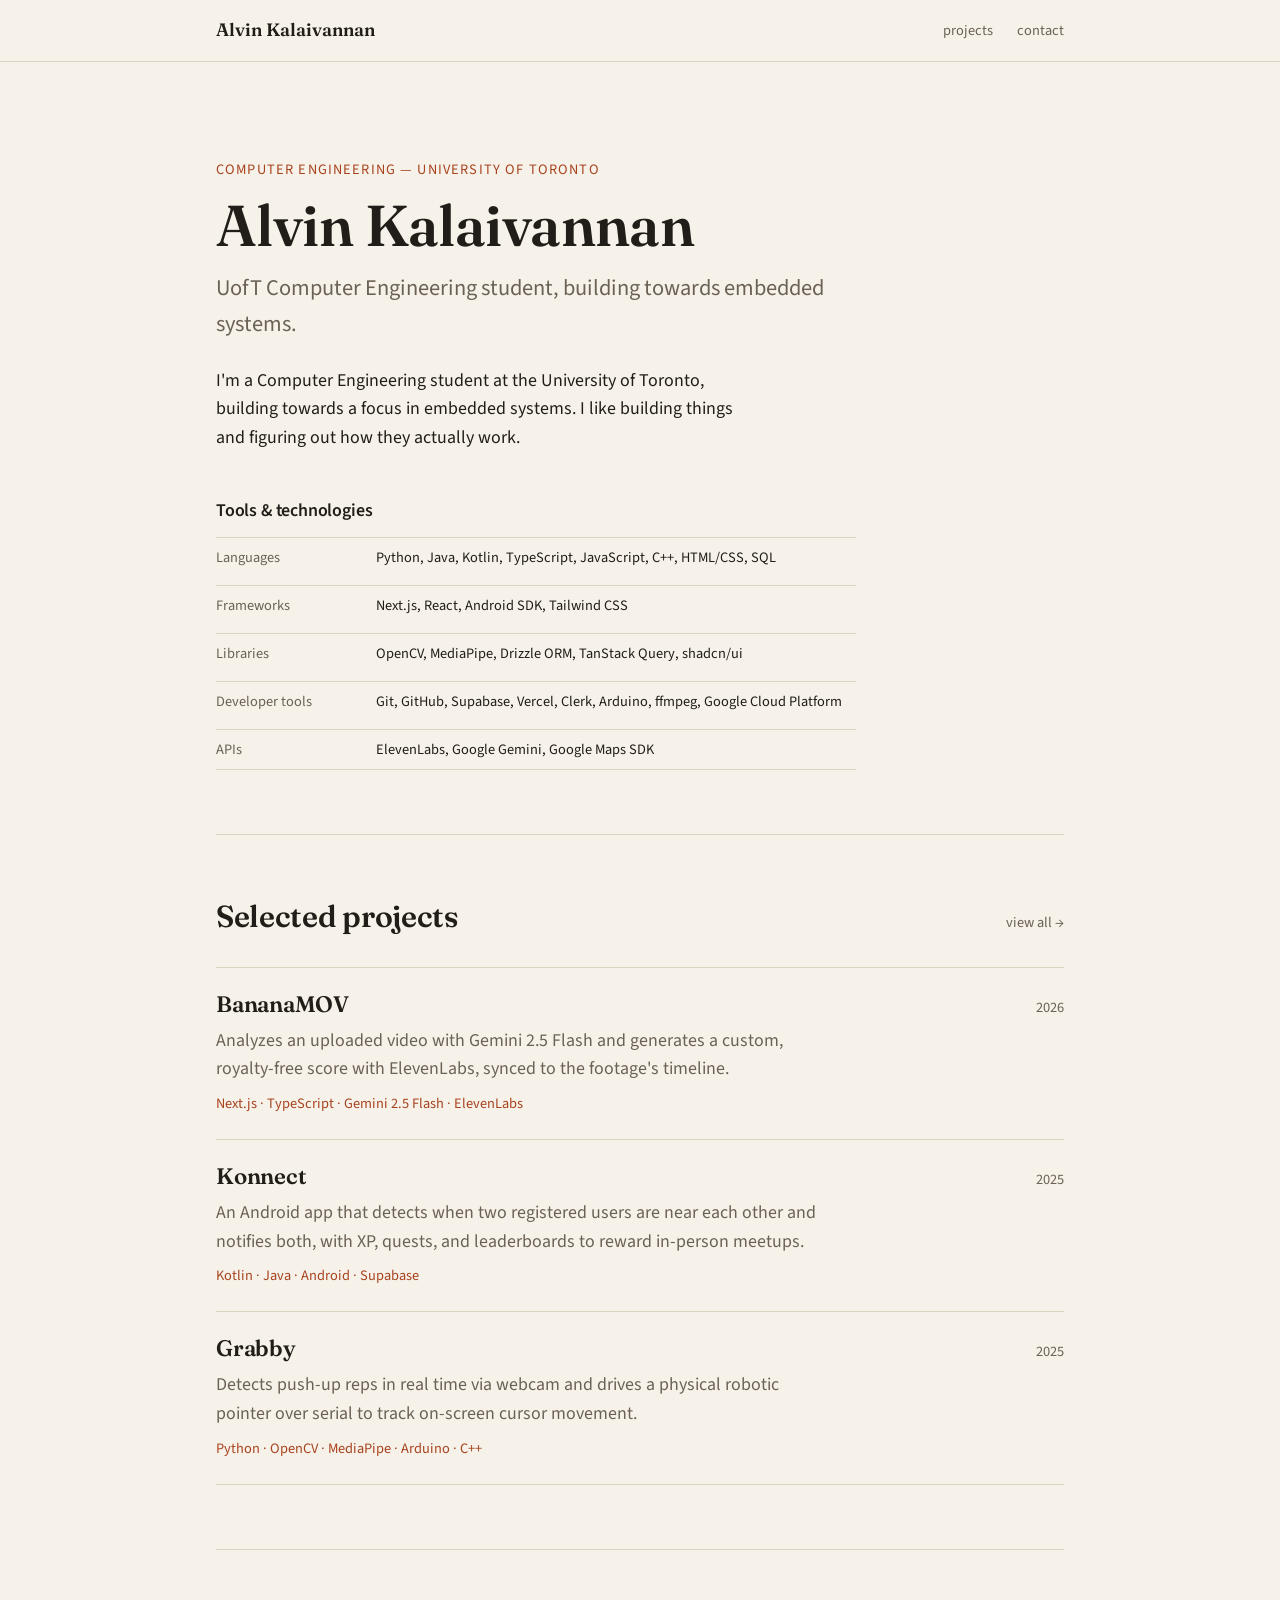
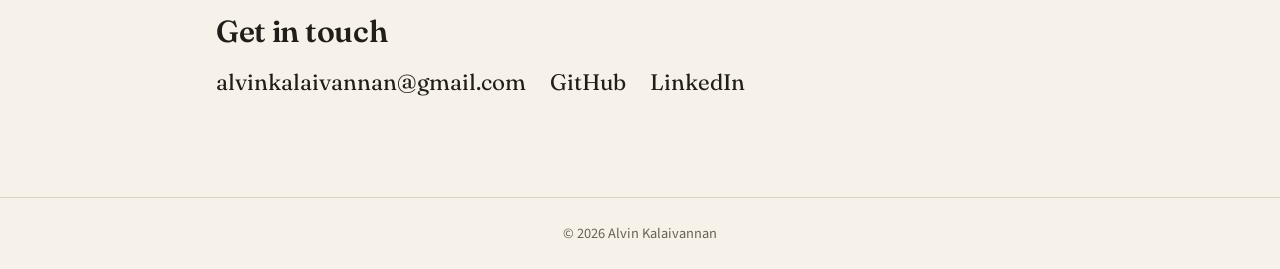
==== index.html @ 7ce692af "Initial site: about, projects, contact" ====
<!DOCTYPE html>
<html lang="en">
<head>
  <meta charset="UTF-8">
  <meta name="viewport" content="width=device-width, initial-scale=1.0">
  <title>Alvin Kalaivannan</title>
  <meta name="description" content="Computer Engineering student at the University of Toronto, building towards embedded systems. Selected projects and contact info.">

  <meta property="og:title" content="Alvin Kalaivannan">
  <meta property="og:description" content="Computer Engineering student at the University of Toronto, building towards embedded systems.">
  <meta property="og:type" content="website">
  <meta property="og:url" content="https://REPLACE_WITH_DOMAIN/">

  <link rel="icon" type="image/svg+xml" href="/assets/img/favicon/favicon.svg">

  <link rel="preconnect" href="https://fonts.googleapis.com">
  <link rel="preconnect" href="https://fonts.gstatic.com" crossorigin>
  <link rel="stylesheet" href="https://fonts.googleapis.com/css2?family=Fraunces:opsz,wght@9..144,400;9..144,500;9..144,600;9..144,700&family=Source+Sans+3:wght@400;500;600;700&display=swap">

  <link rel="stylesheet" href="/assets/css/styles.css">
</head>
<body>
  <a class="skip-link" href="#main">skip to content</a>

  <header class="site-header">
    <nav class="site-nav">
      <a href="/" class="wordmark">Alvin Kalaivannan</a>
      <button class="nav-toggle" aria-label="toggle navigation" aria-expanded="false" aria-controls="nav-links">
        <span></span><span></span><span></span>
      </button>
      <div class="nav-links" id="nav-links">
        <a href="/projects.html">projects</a>
        <a href="#contact">contact</a>
      </div>
    </nav>
  </header>

  <main id="main">
    <section id="about" class="hero">
      <p class="eyebrow">Computer Engineering &mdash; University of Toronto</p>
      <h1>Alvin Kalaivannan</h1>
      <p class="tagline">UofT Computer Engineering student, building towards embedded systems.</p>
      <p class="bio">
        I'm a Computer Engineering student at the University of Toronto, building towards a
        focus in embedded systems. I like building things and figuring out how they actually work.
      </p>

      <div class="skills">
        <h2>Tools &amp; technologies</h2>
        <dl class="skills-list">
          <div class="skills-row">
            <dt>Languages</dt>
            <dd>Python, Java, Kotlin, TypeScript, JavaScript, C++, HTML/CSS, SQL</dd>
          </div>
          <div class="skills-row">
            <dt>Frameworks</dt>
            <dd>Next.js, React, Android SDK, Tailwind CSS</dd>
          </div>
          <div class="skills-row">
            <dt>Libraries</dt>
            <dd>OpenCV, MediaPipe, Drizzle ORM, TanStack Query, shadcn/ui</dd>
          </div>
          <div class="skills-row">
            <dt>Developer tools</dt>
            <dd>Git, GitHub, Supabase, Vercel, Clerk, Arduino, ffmpeg, Google Cloud Platform</dd>
          </div>
          <div class="skills-row">
            <dt>APIs</dt>
            <dd>ElevenLabs, Google Gemini, Google Maps SDK</dd>
          </div>
        </dl>
      </div>
    </section>

    <section id="featured-projects" class="featured-projects">
      <div class="section-heading">
        <h2>Selected projects</h2>
        <a href="/projects.html" class="view-all">view all &rarr;</a>
      </div>

      <ul class="project-teaser-list">
        <li class="project-teaser">
          <div class="project-teaser-head">
            <h3>BananaMOV</h3>
            <span class="project-year">2026</span>
          </div>
          <p>Analyzes an uploaded video with Gemini 2.5 Flash and generates a custom, royalty-free score with ElevenLabs, synced to the footage's timeline.</p>
          <p class="project-tags">Next.js &middot; TypeScript &middot; Gemini 2.5 Flash &middot; ElevenLabs</p>
        </li>
        <li class="project-teaser">
          <div class="project-teaser-head">
            <h3>Konnect</h3>
            <span class="project-year">2025</span>
          </div>
          <p>An Android app that detects when two registered users are near each other and notifies both, with XP, quests, and leaderboards to reward in-person meetups.</p>
          <p class="project-tags">Kotlin &middot; Java &middot; Android &middot; Supabase</p>
        </li>
        <li class="project-teaser">
          <div class="project-teaser-head">
            <h3>Grabby</h3>
            <span class="project-year">2025</span>
          </div>
          <p>Detects push-up reps in real time via webcam and drives a physical robotic pointer over serial to track on-screen cursor movement.</p>
          <p class="project-tags">Python &middot; OpenCV &middot; MediaPipe &middot; Arduino &middot; C++</p>
        </li>
      </ul>
    </section>

    <section id="contact" class="contact">
      <h2>Get in touch</h2>
      <ul class="contact-list">
        <li><a href="mailto:alvinkalaivannan@gmail.com">alvinkalaivannan@gmail.com</a></li>
        <li><a href="https://github.com/AlvinKalaivannan" target="_blank" rel="noopener">GitHub</a></li>
        <li><a href="https://www.linkedin.com/in/alvinkalaivannan/" target="_blank" rel="noopener">LinkedIn</a></li>
      </ul>
    </section>
  </main>

  <footer class="site-footer">
    <p>&copy; <span id="year"></span> Alvin Kalaivannan</p>
  </footer>

  <script src="/assets/js/main.js" defer></script>
</body>
</html>
---- assets/css/styles.css ----
/* ---------------------------------------------------------
   Design tokens
--------------------------------------------------------- */
:root {
  /* color — warm neutral paper palette, single rust accent */
  --color-bg: #f6f2ea;
  --color-bg-raised: #efe9dd;
  --color-ink: #211d18;
  --color-ink-muted: #6b6154;
  --color-border: #dcd3c2;
  --color-accent: #a8431f;
  --color-accent-ink: #f6f2ea;

  /* type */
  --font-display: 'Fraunces', Georgia, 'Times New Roman', serif;
  --font-body: 'Source Sans 3', -apple-system, BlinkMacSystemFont, 'Segoe UI', sans-serif;

  --step--1: clamp(0.83rem, 0.8rem + 0.15vw, 0.9rem);
  --step-0: clamp(1rem, 0.96rem + 0.2vw, 1.125rem);
  --step-1: clamp(1.2rem, 1.12rem + 0.4vw, 1.4rem);
  --step-2: clamp(1.5rem, 1.35rem + 0.75vw, 1.9rem);
  --step-3: clamp(1.9rem, 1.6rem + 1.4vw, 2.6rem);
  --step-4: clamp(2.4rem, 1.9rem + 2.4vw, 3.6rem);

  /* spacing scale (4px base) */
  --space-1: 0.25rem;
  --space-2: 0.5rem;
  --space-3: 0.75rem;
  --space-4: 1rem;
  --space-6: 1.5rem;
  --space-8: 2rem;
  --space-12: 3rem;
  --space-16: 4rem;
  --space-24: 6rem;

  --radius: 3px;
  --content-width: 40rem;
  --page-width: 56rem;
}

@media (prefers-color-scheme: dark) {
  :root {
    --color-bg: #18150f;
    --color-bg-raised: #201b14;
    --color-ink: #ece5d6;
    --color-ink-muted: #a89d8a;
    --color-border: #3a3226;
    --color-accent: #e08a5c;
    --color-accent-ink: #18150f;
  }
}

/* ---------------------------------------------------------
   Reset
--------------------------------------------------------- */
*, *::before, *::after { box-sizing: border-box; }
html { -webkit-text-size-adjust: 100%; }
body, h1, h2, h3, p, dl, dd, ul, figure { margin: 0; }
ul { list-style: none; padding: 0; }
img { max-width: 100%; display: block; }
a { color: inherit; }

@media (prefers-reduced-motion: reduce) {
  *, *::before, *::after {
    animation-duration: 0.01ms !important;
    transition-duration: 0.01ms !important;
    scroll-behavior: auto !important;
  }
}

/* ---------------------------------------------------------
   Base
--------------------------------------------------------- */
html {
  scroll-behavior: smooth;
}

body {
  background: var(--color-bg);
  color: var(--color-ink);
  font-family: var(--font-body);
  font-size: var(--step-0);
  line-height: 1.6;
  -webkit-font-smoothing: antialiased;
}

h1, h2, h3 {
  font-family: var(--font-display);
  font-weight: 600;
  line-height: 1.15;
  letter-spacing: -0.01em;
}

h1 { font-size: var(--step-4); }
h2 { font-size: var(--step-2); }
h3 { font-size: var(--step-1); }

a {
  text-decoration: none;
}

a:focus-visible,
button:focus-visible {
  outline: 2px solid var(--color-accent);
  outline-offset: 3px;
}

.skip-link {
  position: absolute;
  left: -999px;
  top: 0;
  background: var(--color-accent);
  color: var(--color-accent-ink);
  padding: var(--space-3) var(--space-4);
  z-index: 100;
}
.skip-link:focus {
  left: var(--space-4);
  top: var(--space-4);
}

/* underline-draw link style, used for inline text links */
.text-link {
  background-image: linear-gradient(var(--color-accent), var(--color-accent));
  background-position: 0 100%;
  background-repeat: no-repeat;
  background-size: 0% 1px;
  transition: background-size 0.2s ease;
  padding-bottom: 2px;
}
.text-link:hover,
.text-link:focus-visible {
  background-size: 100% 1px;
}

/* ---------------------------------------------------------
   Layout shell
--------------------------------------------------------- */
main {
  max-width: var(--page-width);
  margin-inline: auto;
  padding-inline: var(--space-6);
}

/* ---------------------------------------------------------
   Header / nav
--------------------------------------------------------- */
.site-header {
  border-bottom: 1px solid var(--color-border);
}

.site-nav {
  max-width: var(--page-width);
  margin-inline: auto;
  padding: var(--space-4) var(--space-6);
  display: flex;
  align-items: center;
  justify-content: space-between;
}

.wordmark {
  font-family: var(--font-display);
  font-weight: 600;
  font-size: var(--step-0);
}

.nav-links {
  display: flex;
  gap: var(--space-6);
  font-size: var(--step--1);
}

.nav-links a {
  color: var(--color-ink-muted);
  transition: color 0.15s ease;
}
.nav-links a:hover,
.nav-links a[aria-current="page"] {
  color: var(--color-ink);
}

.nav-toggle {
  display: none;
  flex-direction: column;
  justify-content: center;
  gap: 5px;
  width: 32px;
  height: 32px;
  background: none;
  border: none;
  cursor: pointer;
  padding: 0;
}
.nav-toggle span {
  display: block;
  height: 1.5px;
  background: var(--color-ink);
  width: 100%;
}

/* ---------------------------------------------------------
   Hero / about
--------------------------------------------------------- */
.hero {
  padding-block: var(--space-24) var(--space-16);
  max-width: var(--content-width);
}

.eyebrow {
  font-size: var(--step--1);
  color: var(--color-accent);
  text-transform: uppercase;
  letter-spacing: 0.08em;
  margin-bottom: var(--space-3);
}

.hero h1 {
  margin-bottom: var(--space-3);
}

.tagline {
  font-size: var(--step-1);
  color: var(--color-ink-muted);
  margin-bottom: var(--space-6);
}

.bio {
  max-width: 34rem;
  margin-bottom: var(--space-12);
}

.skills h2 {
  font-size: var(--step-0);
  font-family: var(--font-body);
  font-weight: 600;
  margin-bottom: var(--space-4);
}

.skills-list {
  display: flex;
  flex-direction: column;
  gap: var(--space-2);
}

.skills-row {
  display: grid;
  grid-template-columns: 9rem 1fr;
  gap: var(--space-4);
  padding-block: var(--space-2);
  border-top: 1px solid var(--color-border);
  font-size: var(--step--1);
}
.skills-row:last-child {
  border-bottom: 1px solid var(--color-border);
}

.skills-row dt {
  color: var(--color-ink-muted);
}

/* ---------------------------------------------------------
   Section heading (shared)
--------------------------------------------------------- */
.section-heading {
  display: flex;
  align-items: baseline;
  justify-content: space-between;
  gap: var(--space-4);
  margin-bottom: var(--space-8);
}

.view-all {
  font-size: var(--step--1);
  color: var(--color-ink-muted);
  white-space: nowrap;
}
.view-all:hover {
  color: var(--color-accent);
}

/* ---------------------------------------------------------
   Featured projects teaser (home page)
--------------------------------------------------------- */
.featured-projects {
  padding-block: var(--space-16);
  border-top: 1px solid var(--color-border);
}

.project-teaser-list {
  display: flex;
  flex-direction: column;
}

.project-teaser {
  padding-block: var(--space-6);
  border-top: 1px solid var(--color-border);
}
.project-teaser:last-child {
  border-bottom: 1px solid var(--color-border);
}

.project-teaser-head {
  display: flex;
  align-items: baseline;
  justify-content: space-between;
  gap: var(--space-4);
  margin-bottom: var(--space-2);
}

.project-year {
  font-size: var(--step--1);
  color: var(--color-ink-muted);
}

.project-teaser p:not(.project-tags) {
  color: var(--color-ink-muted);
  max-width: 38rem;
  margin-bottom: var(--space-2);
}

.project-tags {
  font-size: var(--step--1);
  color: var(--color-accent);
}

/* ---------------------------------------------------------
   Full project list (projects.html)
--------------------------------------------------------- */
.page-intro {
  padding-block: var(--space-16) var(--space-8);
}

.page-intro h1 {
  margin-top: var(--space-3);
}

.project-list {
  padding-bottom: var(--space-24);
}

.project-entry {
  padding-block: var(--space-8);
  border-top: 1px solid var(--color-border);
}
.project-entry:last-child {
  border-bottom: 1px solid var(--color-border);
}

.project-entry-head {
  display: flex;
  align-items: baseline;
  justify-content: space-between;
  gap: var(--space-4);
  margin-bottom: var(--space-2);
}

.project-entry .project-tags {
  margin-bottom: var(--space-4);
}

.project-bullets {
  display: flex;
  flex-direction: column;
  gap: var(--space-2);
  max-width: 38rem;
  margin-bottom: var(--space-4);
}
.project-bullets li {
  position: relative;
  padding-left: var(--space-4);
  color: var(--color-ink-muted);
}
.project-bullets li::before {
  content: '—';
  position: absolute;
  left: 0;
  color: var(--color-border);
}

.project-link {
  display: inline-block;
  font-size: var(--step--1);
  font-weight: 600;
  color: var(--color-accent);
}
.project-link:hover {
  text-decoration: underline;
  text-underline-offset: 3px;
}

/* ---------------------------------------------------------
   Contact
--------------------------------------------------------- */
.contact {
  padding-block: var(--space-16) var(--space-24);
  border-top: 1px solid var(--color-border);
}

.contact-list {
  display: flex;
  flex-wrap: wrap;
  gap: var(--space-6);
  margin-top: var(--space-4);
  font-size: var(--step-1);
  font-family: var(--font-display);
}

.contact-list a:hover {
  color: var(--color-accent);
}

/* ---------------------------------------------------------
   Footer
--------------------------------------------------------- */
.site-footer {
  border-top: 1px solid var(--color-border);
  padding: var(--space-6);
  text-align: center;
  font-size: var(--step--1);
  color: var(--color-ink-muted);
}

/* ---------------------------------------------------------
   Scroll reveal
--------------------------------------------------------- */
.reveal {
  opacity: 0;
  transform: translateY(8px);
  transition: opacity 0.5s ease, transform 0.5s ease;
}
.reveal.is-visible {
  opacity: 1;
  transform: none;
}

/* ---------------------------------------------------------
   Responsive
--------------------------------------------------------- */
@media (max-width: 640px) {
  .nav-toggle {
    display: flex;
  }

  .nav-links {
    position: absolute;
    top: 100%;
    left: 0;
    right: 0;
    background: var(--color-bg);
    border-bottom: 1px solid var(--color-border);
    flex-direction: column;
    gap: 0;
    display: none;
  }
  .nav-links.is-open {
    display: flex;
  }
  .nav-links a {
    padding: var(--space-4) var(--space-6);
    border-top: 1px solid var(--color-border);
  }

  .site-nav {
    position: relative;
  }

  .hero {
    padding-block: var(--space-16) var(--space-12);
  }

  .skills-row {
    grid-template-columns: 1fr;
    gap: var(--space-1);
  }

  .project-teaser-head,
  .project-entry-head {
    flex-direction: column;
    gap: var(--space-1);
  }

  .contact-list {
    flex-direction: column;
    gap: var(--space-3);
  }
}
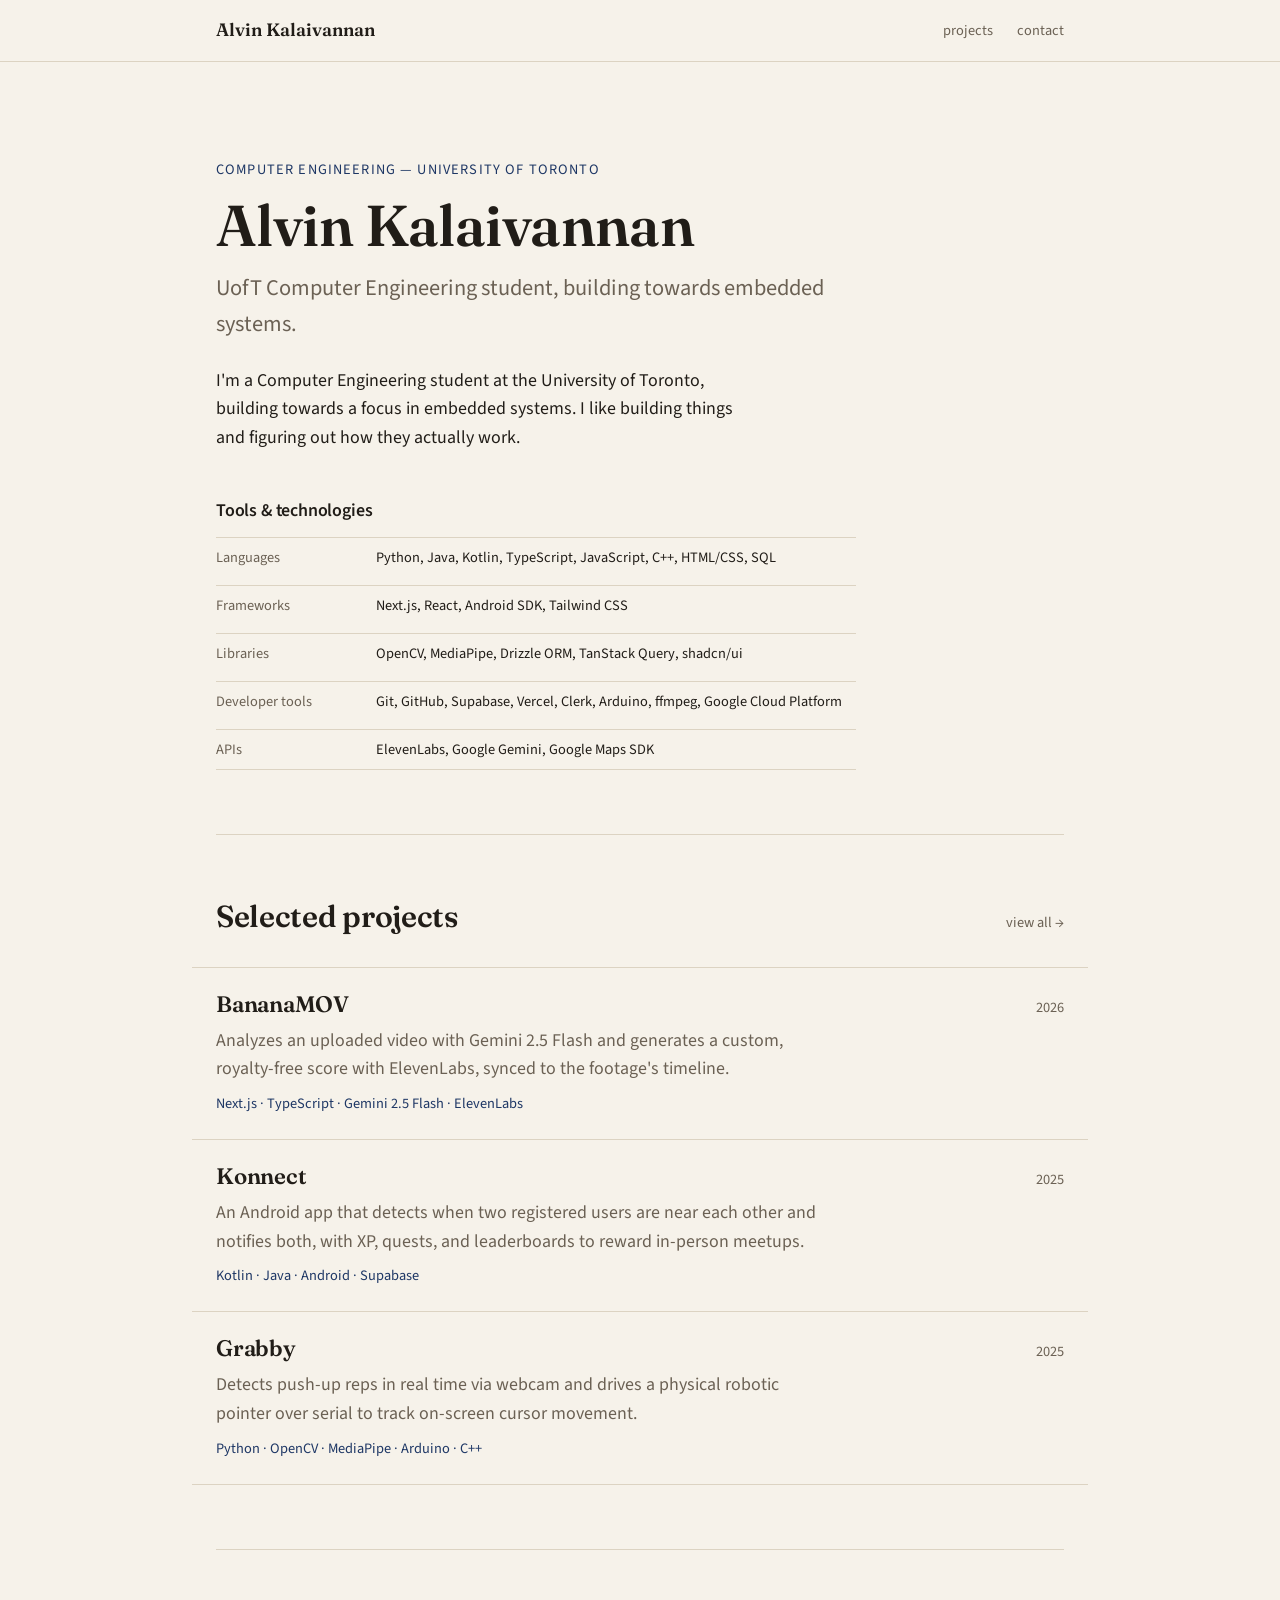
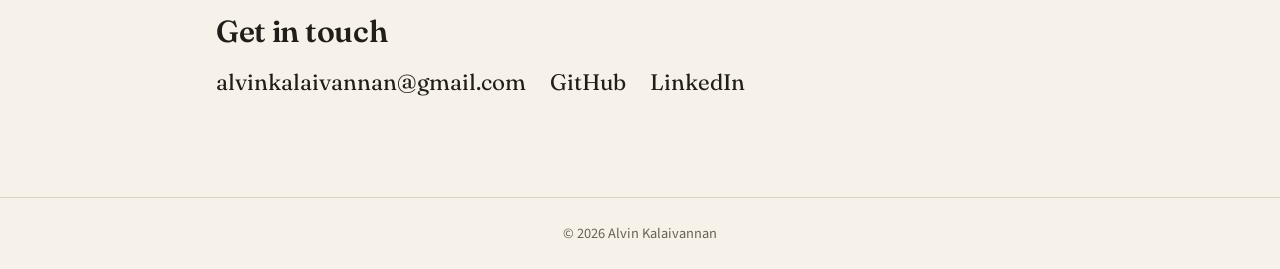
==== commit d8280752: "Richer palette (UofT navy + deeper rust), hover polish, staggered scroll reveals" ====
--- a/index.html
+++ b/index.html
@@ -9,7 +9,7 @@
   <meta property="og:title" content="Alvin Kalaivannan">
   <meta property="og:description" content="Computer Engineering student at the University of Toronto, building towards embedded systems.">
   <meta property="og:type" content="website">
-  <meta property="og:url" content="https://REPLACE_WITH_DOMAIN/">
+  <meta property="og:url" content="https://alvinkalaivannan.dev/">
 
   <link rel="icon" type="image/svg+xml" href="/assets/img/favicon/favicon.svg">
 
@@ -81,7 +81,7 @@
       <ul class="project-teaser-list">
         <li class="project-teaser">
           <div class="project-teaser-head">
-            <h3>BananaMOV</h3>
+            <h3><a href="/projects.html#bananamov">BananaMOV</a></h3>
             <span class="project-year">2026</span>
           </div>
           <p>Analyzes an uploaded video with Gemini 2.5 Flash and generates a custom, royalty-free score with ElevenLabs, synced to the footage's timeline.</p>
@@ -89,7 +89,7 @@
         </li>
         <li class="project-teaser">
           <div class="project-teaser-head">
-            <h3>Konnect</h3>
+            <h3><a href="/projects.html#konnect">Konnect</a></h3>
             <span class="project-year">2025</span>
           </div>
           <p>An Android app that detects when two registered users are near each other and notifies both, with XP, quests, and leaderboards to reward in-person meetups.</p>
@@ -97,7 +97,7 @@
         </li>
         <li class="project-teaser">
           <div class="project-teaser-head">
-            <h3>Grabby</h3>
+            <h3><a href="/projects.html#grabby">Grabby</a></h3>
             <span class="project-year">2025</span>
           </div>
           <p>Detects push-up reps in real time via webcam and drives a physical robotic pointer over serial to track on-screen cursor movement.</p>
--- a/assets/css/styles.css
+++ b/assets/css/styles.css
@@ -2,14 +2,16 @@
    Design tokens
 --------------------------------------------------------- */
 :root {
-  /* color — warm neutral paper palette, single rust accent */
+  /* color — warm neutral paper palette, rust + UofT-blue accents */
   --color-bg: #f6f2ea;
   --color-bg-raised: #efe9dd;
   --color-ink: #211d18;
   --color-ink-muted: #6b6154;
   --color-border: #dcd3c2;
-  --color-accent: #a8431f;
+  --color-accent: #b8391a;
   --color-accent-ink: #f6f2ea;
+  --color-accent-2: #1e3765;
+  --color-accent-2-ink: #f6f2ea;
 
   /* type */
   --font-display: 'Fraunces', Georgia, 'Times New Roman', serif;
@@ -45,8 +47,10 @@
     --color-ink: #ece5d6;
     --color-ink-muted: #a89d8a;
     --color-border: #3a3226;
-    --color-accent: #e08a5c;
+    --color-accent: #e8794a;
     --color-accent-ink: #18150f;
+    --color-accent-2: #7f9bcc;
+    --color-accent-2-ink: #18150f;
   }
 }
 
@@ -171,12 +175,36 @@
 }
 
 .nav-links a {
+  position: relative;
   color: var(--color-ink-muted);
   transition: color 0.15s ease;
+}
+.nav-links a::after {
+  content: '';
+  position: absolute;
+  left: 0;
+  right: 0;
+  bottom: -3px;
+  height: 1px;
+  background: var(--color-accent);
+  transform: scaleX(0);
+  transform-origin: left;
+  transition: transform 0.2s ease;
 }
 .nav-links a:hover,
 .nav-links a[aria-current="page"] {
   color: var(--color-ink);
+}
+.nav-links a:hover::after,
+.nav-links a[aria-current="page"]::after {
+  transform: scaleX(1);
+}
+
+.wordmark {
+  transition: color 0.15s ease;
+}
+.wordmark:hover {
+  color: var(--color-accent);
 }
 
 .nav-toggle {
@@ -208,7 +236,7 @@
 
 .eyebrow {
   font-size: var(--step--1);
-  color: var(--color-accent);
+  color: var(--color-accent-2);
   text-transform: uppercase;
   letter-spacing: 0.08em;
   margin-bottom: var(--space-3);
@@ -270,12 +298,15 @@
 }
 
 .view-all {
+  display: inline-block;
   font-size: var(--step--1);
   color: var(--color-ink-muted);
   white-space: nowrap;
+  transition: color 0.15s ease, transform 0.15s ease;
 }
 .view-all:hover {
   color: var(--color-accent);
+  transform: translateX(3px);
 }
 
 /* ---------------------------------------------------------
@@ -293,10 +324,16 @@
 
 .project-teaser {
   padding-block: var(--space-6);
+  padding-inline: var(--space-6);
+  margin-inline: calc(var(--space-6) * -1);
   border-top: 1px solid var(--color-border);
+  transition: background-color 0.2s ease;
 }
 .project-teaser:last-child {
   border-bottom: 1px solid var(--color-border);
+}
+.project-teaser:hover {
+  background-color: var(--color-bg-raised);
 }
 
 .project-teaser-head {
@@ -307,6 +344,29 @@
   margin-bottom: var(--space-2);
 }
 
+.project-teaser-head h3 {
+  display: inline-flex;
+  align-items: baseline;
+  gap: var(--space-2);
+}
+.project-teaser-head h3 a {
+  color: inherit;
+}
+.project-teaser-head h3 a:hover {
+  color: var(--color-accent);
+}
+.project-teaser-head h3::after {
+  content: '→';
+  color: var(--color-accent);
+  opacity: 0;
+  transform: translateX(-4px);
+  transition: opacity 0.2s ease, transform 0.2s ease;
+}
+.project-teaser:hover .project-teaser-head h3::after {
+  opacity: 1;
+  transform: translateX(0);
+}
+
 .project-year {
   font-size: var(--step--1);
   color: var(--color-ink-muted);
@@ -320,7 +380,7 @@
 
 .project-tags {
   font-size: var(--step--1);
-  color: var(--color-accent);
+  color: var(--color-accent-2);
 }
 
 /* ---------------------------------------------------------
@@ -340,7 +400,15 @@
 
 .project-entry {
   padding-block: var(--space-8);
+  padding-inline: var(--space-6);
+  margin-inline: calc(var(--space-6) * -1);
   border-top: 1px solid var(--color-border);
+  scroll-margin-top: var(--space-8);
+  transition: background-color 0.2s ease;
+}
+.project-entry:hover,
+.project-entry:target {
+  background-color: var(--color-bg-raised);
 }
 .project-entry:last-child {
   border-bottom: 1px solid var(--color-border);
@@ -378,14 +446,23 @@
 }
 
 .project-link {
-  display: inline-block;
+  display: inline-flex;
+  align-items: baseline;
+  gap: var(--space-1);
   font-size: var(--step--1);
   font-weight: 600;
   color: var(--color-accent);
+}
+.project-link span {
+  display: inline-block;
+  transition: transform 0.15s ease;
 }
 .project-link:hover {
   text-decoration: underline;
   text-underline-offset: 3px;
+}
+.project-link:hover span {
+  transform: translateX(3px);
 }
 
 /* ---------------------------------------------------------
@@ -405,6 +482,9 @@
   font-family: var(--font-display);
 }
 
+.contact-list a {
+  transition: color 0.15s ease;
+}
 .contact-list a:hover {
   color: var(--color-accent);
 }
@@ -427,6 +507,7 @@
   opacity: 0;
   transform: translateY(8px);
   transition: opacity 0.5s ease, transform 0.5s ease;
+  transition-delay: calc(var(--reveal-i, 0) * 70ms);
 }
 .reveal.is-visible {
   opacity: 1;
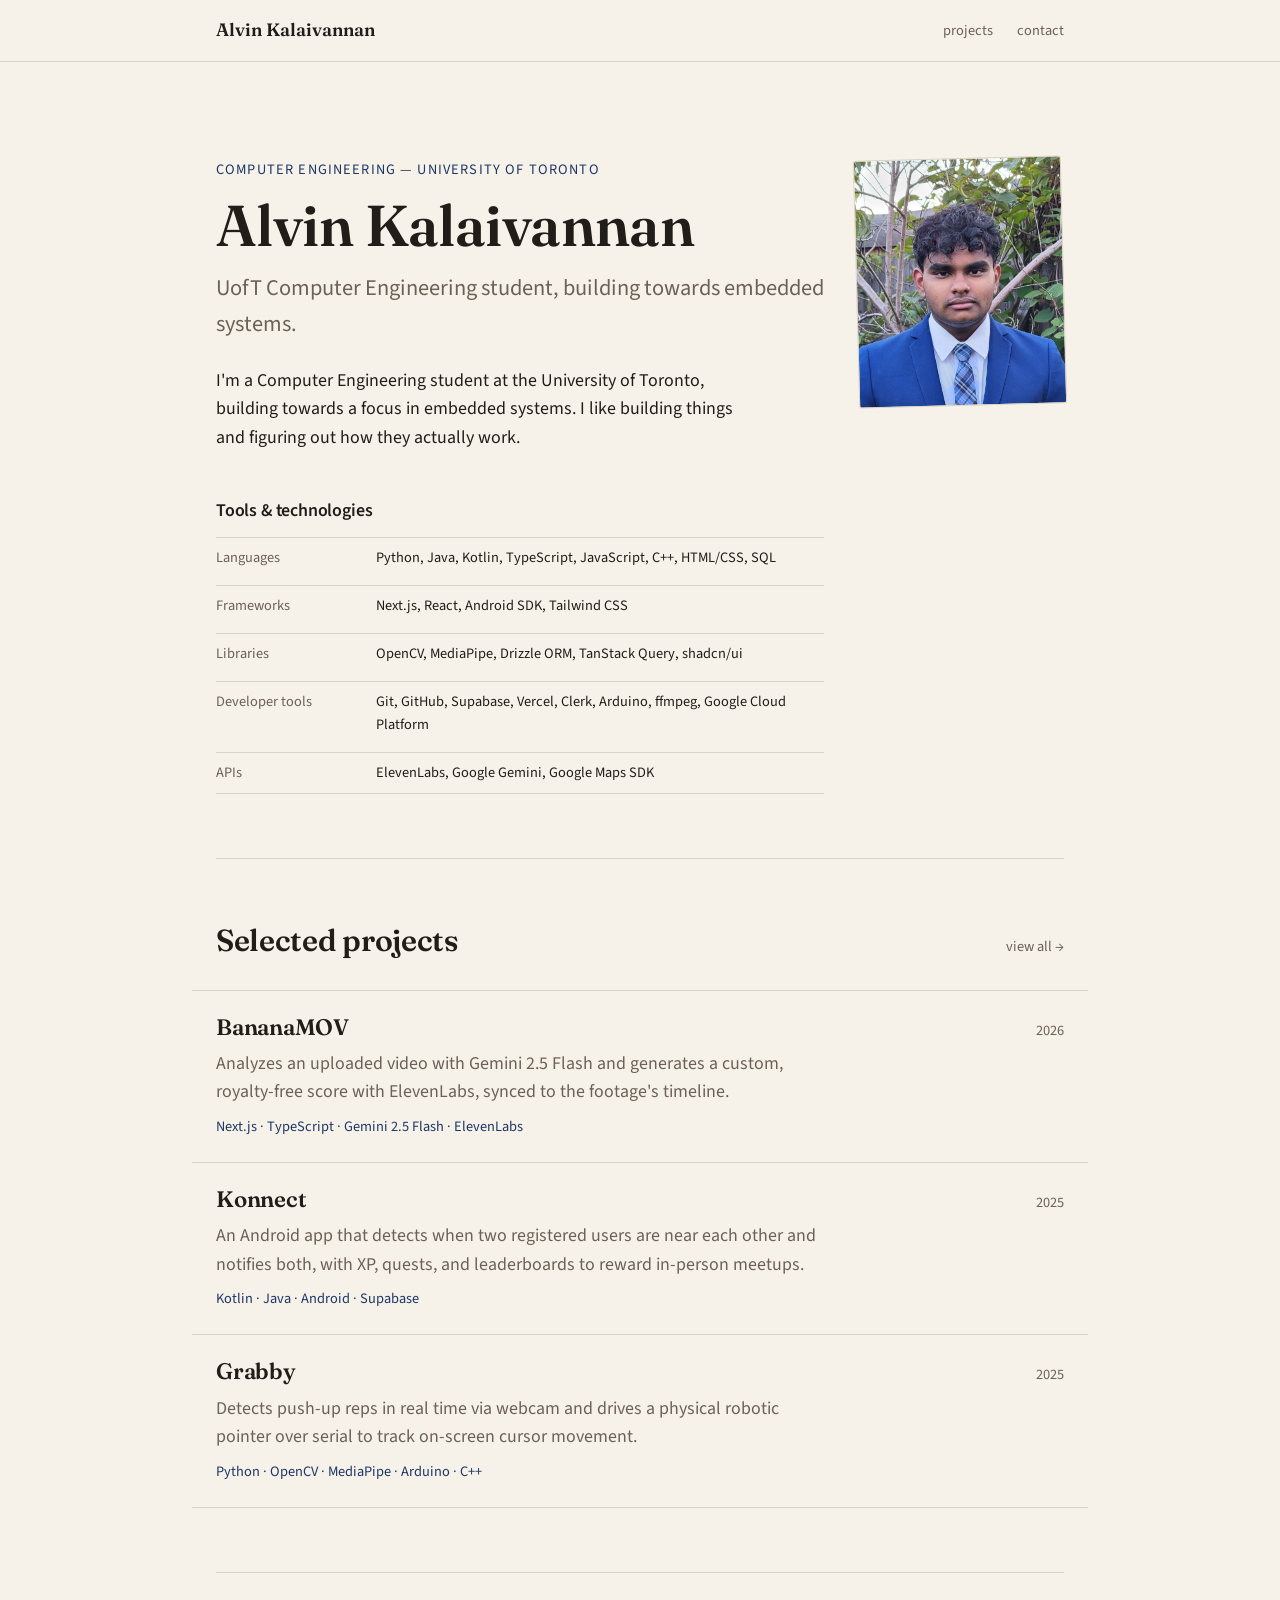
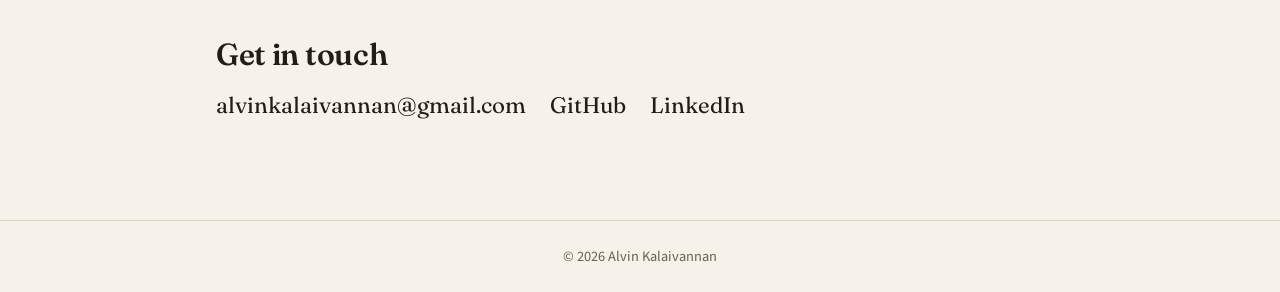
==== commit 7132d2e0: "Add personal photo to About section" ====
--- a/index.html
+++ b/index.html
@@ -37,38 +37,44 @@
 
   <main id="main">
     <section id="about" class="hero">
-      <p class="eyebrow">Computer Engineering &mdash; University of Toronto</p>
-      <h1>Alvin Kalaivannan</h1>
-      <p class="tagline">UofT Computer Engineering student, building towards embedded systems.</p>
-      <p class="bio">
-        I'm a Computer Engineering student at the University of Toronto, building towards a
-        focus in embedded systems. I like building things and figuring out how they actually work.
-      </p>
+      <div class="hero-photo">
+        <img src="/assets/img/alvin.jpg" alt="Alvin Kalaivannan" width="800" height="800" loading="eager">
+      </div>
 
-      <div class="skills">
-        <h2>Tools &amp; technologies</h2>
-        <dl class="skills-list">
-          <div class="skills-row">
-            <dt>Languages</dt>
-            <dd>Python, Java, Kotlin, TypeScript, JavaScript, C++, HTML/CSS, SQL</dd>
-          </div>
-          <div class="skills-row">
-            <dt>Frameworks</dt>
-            <dd>Next.js, React, Android SDK, Tailwind CSS</dd>
-          </div>
-          <div class="skills-row">
-            <dt>Libraries</dt>
-            <dd>OpenCV, MediaPipe, Drizzle ORM, TanStack Query, shadcn/ui</dd>
-          </div>
-          <div class="skills-row">
-            <dt>Developer tools</dt>
-            <dd>Git, GitHub, Supabase, Vercel, Clerk, Arduino, ffmpeg, Google Cloud Platform</dd>
-          </div>
-          <div class="skills-row">
-            <dt>APIs</dt>
-            <dd>ElevenLabs, Google Gemini, Google Maps SDK</dd>
-          </div>
-        </dl>
+      <div class="hero-text">
+        <p class="eyebrow">Computer Engineering &mdash; University of Toronto</p>
+        <h1>Alvin Kalaivannan</h1>
+        <p class="tagline">UofT Computer Engineering student, building towards embedded systems.</p>
+        <p class="bio">
+          I'm a Computer Engineering student at the University of Toronto, building towards a
+          focus in embedded systems. I like building things and figuring out how they actually work.
+        </p>
+
+        <div class="skills">
+          <h2>Tools &amp; technologies</h2>
+          <dl class="skills-list">
+            <div class="skills-row">
+              <dt>Languages</dt>
+              <dd>Python, Java, Kotlin, TypeScript, JavaScript, C++, HTML/CSS, SQL</dd>
+            </div>
+            <div class="skills-row">
+              <dt>Frameworks</dt>
+              <dd>Next.js, React, Android SDK, Tailwind CSS</dd>
+            </div>
+            <div class="skills-row">
+              <dt>Libraries</dt>
+              <dd>OpenCV, MediaPipe, Drizzle ORM, TanStack Query, shadcn/ui</dd>
+            </div>
+            <div class="skills-row">
+              <dt>Developer tools</dt>
+              <dd>Git, GitHub, Supabase, Vercel, Clerk, Arduino, ffmpeg, Google Cloud Platform</dd>
+            </div>
+            <div class="skills-row">
+              <dt>APIs</dt>
+              <dd>ElevenLabs, Google Gemini, Google Maps SDK</dd>
+            </div>
+          </dl>
+        </div>
       </div>
     </section>
 
--- a/assets/css/styles.css
+++ b/assets/css/styles.css
@@ -231,7 +231,44 @@
 --------------------------------------------------------- */
 .hero {
   padding-block: var(--space-24) var(--space-16);
+  max-width: var(--page-width);
+  display: grid;
+  grid-template-areas: "photo" "text";
+  gap: var(--space-8);
+}
+
+.hero-text {
+  grid-area: text;
   max-width: var(--content-width);
+}
+
+.hero-photo {
+  grid-area: photo;
+}
+
+.hero-photo img {
+  width: 11rem;
+  height: 13rem;
+  object-fit: cover;
+  border: 1px solid var(--color-border);
+  border-radius: var(--radius);
+  transform: rotate(-1.5deg);
+  transition: transform 0.3s ease;
+}
+.hero-photo img:hover {
+  transform: rotate(0deg);
+}
+
+@media (min-width: 641px) {
+  .hero {
+    grid-template-columns: 1fr auto;
+    grid-template-areas: "text photo";
+    align-items: start;
+  }
+  .hero-photo img {
+    width: 13rem;
+    height: 15.5rem;
+  }
 }
 
 .eyebrow {
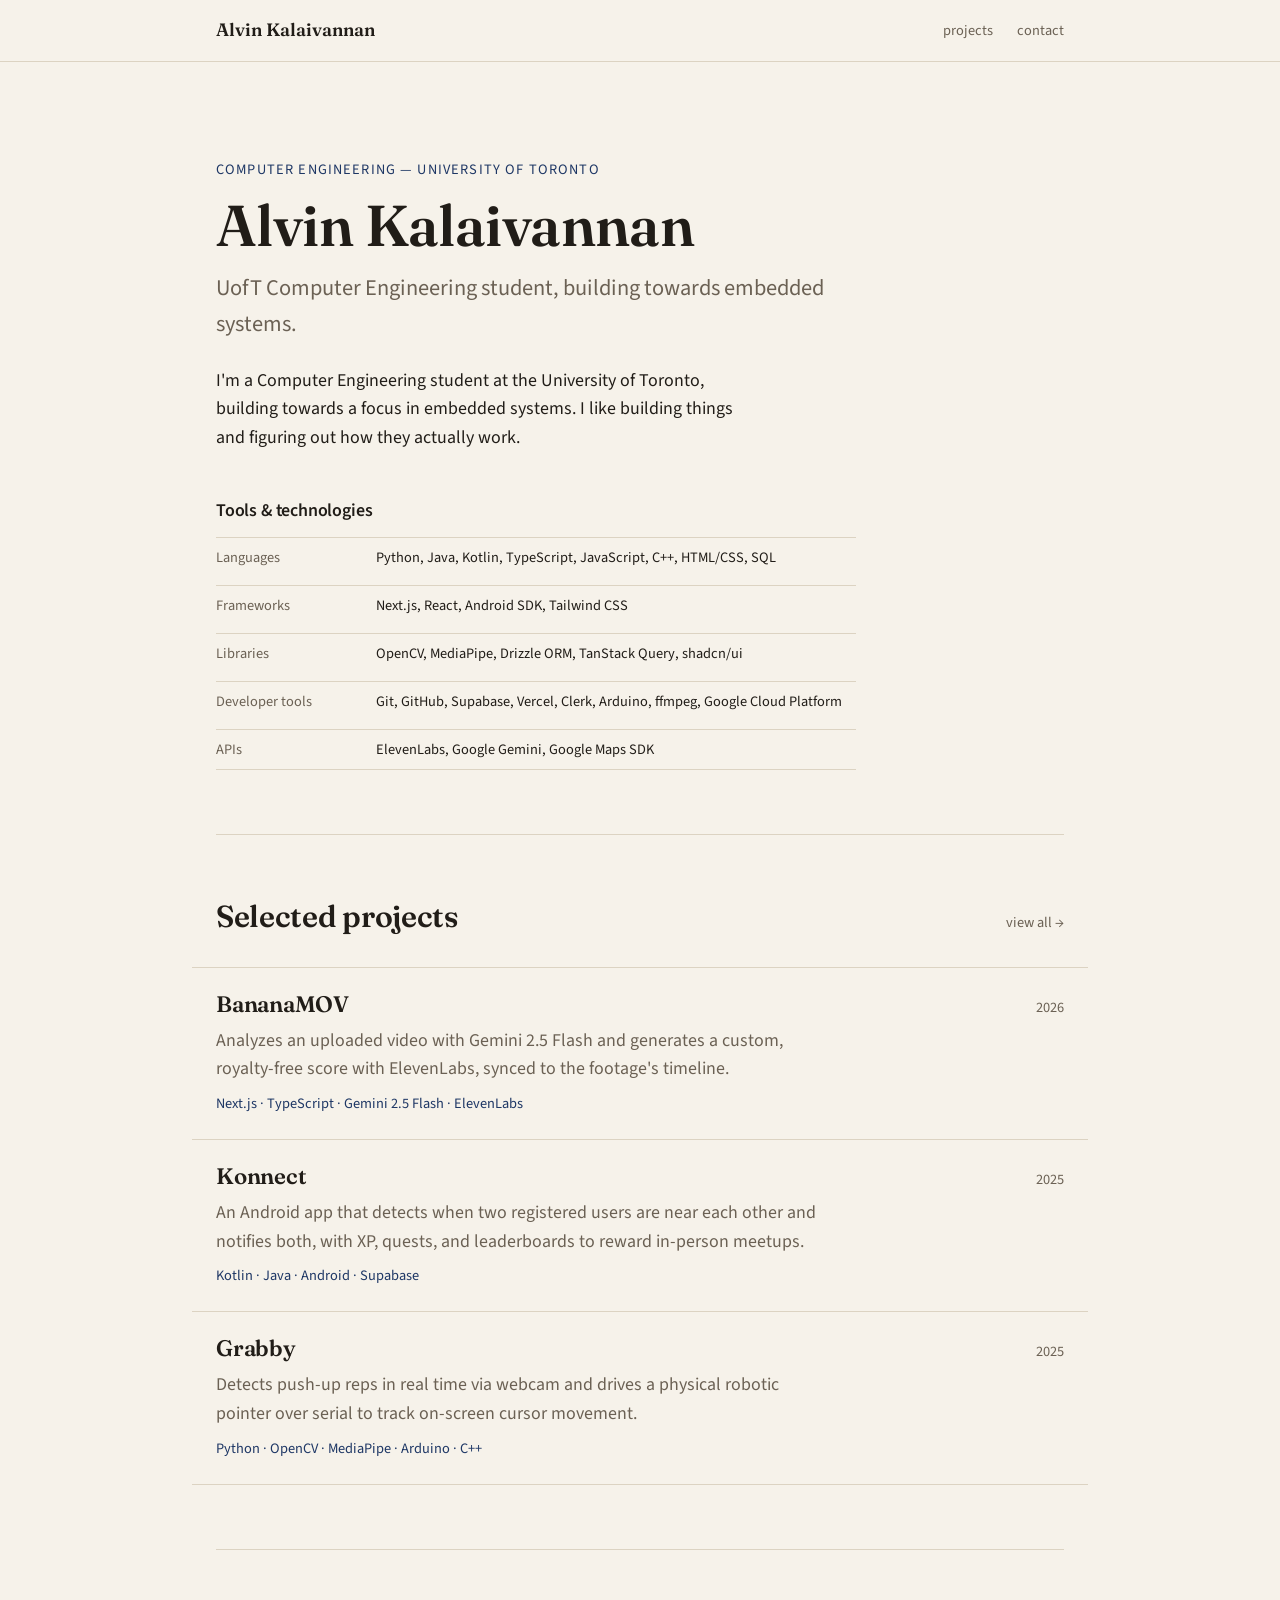
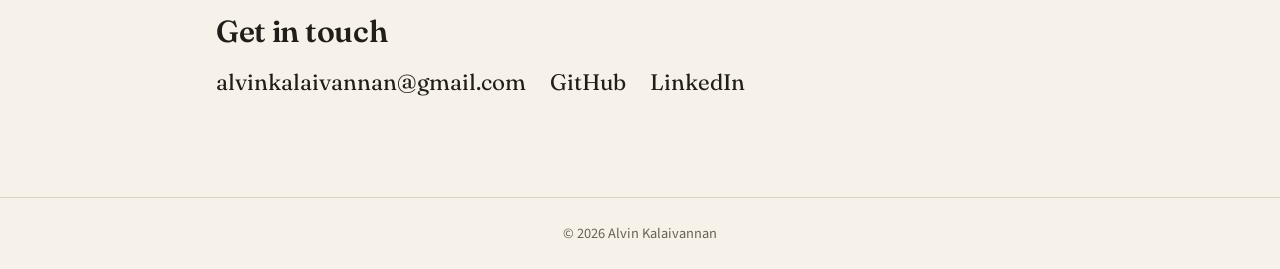
==== commit 5ab8d2aa: "Remove photo from hero for now (keep file for later)" ====
--- a/index.html
+++ b/index.html
@@ -37,44 +37,38 @@
 
   <main id="main">
     <section id="about" class="hero">
-      <div class="hero-photo">
-        <img src="/assets/img/alvin.jpg" alt="Alvin Kalaivannan" width="800" height="800" loading="eager">
-      </div>
+      <p class="eyebrow">Computer Engineering &mdash; University of Toronto</p>
+      <h1>Alvin Kalaivannan</h1>
+      <p class="tagline">UofT Computer Engineering student, building towards embedded systems.</p>
+      <p class="bio">
+        I'm a Computer Engineering student at the University of Toronto, building towards a
+        focus in embedded systems. I like building things and figuring out how they actually work.
+      </p>
 
-      <div class="hero-text">
-        <p class="eyebrow">Computer Engineering &mdash; University of Toronto</p>
-        <h1>Alvin Kalaivannan</h1>
-        <p class="tagline">UofT Computer Engineering student, building towards embedded systems.</p>
-        <p class="bio">
-          I'm a Computer Engineering student at the University of Toronto, building towards a
-          focus in embedded systems. I like building things and figuring out how they actually work.
-        </p>
-
-        <div class="skills">
-          <h2>Tools &amp; technologies</h2>
-          <dl class="skills-list">
-            <div class="skills-row">
-              <dt>Languages</dt>
-              <dd>Python, Java, Kotlin, TypeScript, JavaScript, C++, HTML/CSS, SQL</dd>
-            </div>
-            <div class="skills-row">
-              <dt>Frameworks</dt>
-              <dd>Next.js, React, Android SDK, Tailwind CSS</dd>
-            </div>
-            <div class="skills-row">
-              <dt>Libraries</dt>
-              <dd>OpenCV, MediaPipe, Drizzle ORM, TanStack Query, shadcn/ui</dd>
-            </div>
-            <div class="skills-row">
-              <dt>Developer tools</dt>
-              <dd>Git, GitHub, Supabase, Vercel, Clerk, Arduino, ffmpeg, Google Cloud Platform</dd>
-            </div>
-            <div class="skills-row">
-              <dt>APIs</dt>
-              <dd>ElevenLabs, Google Gemini, Google Maps SDK</dd>
-            </div>
-          </dl>
-        </div>
+      <div class="skills">
+        <h2>Tools &amp; technologies</h2>
+        <dl class="skills-list">
+          <div class="skills-row">
+            <dt>Languages</dt>
+            <dd>Python, Java, Kotlin, TypeScript, JavaScript, C++, HTML/CSS, SQL</dd>
+          </div>
+          <div class="skills-row">
+            <dt>Frameworks</dt>
+            <dd>Next.js, React, Android SDK, Tailwind CSS</dd>
+          </div>
+          <div class="skills-row">
+            <dt>Libraries</dt>
+            <dd>OpenCV, MediaPipe, Drizzle ORM, TanStack Query, shadcn/ui</dd>
+          </div>
+          <div class="skills-row">
+            <dt>Developer tools</dt>
+            <dd>Git, GitHub, Supabase, Vercel, Clerk, Arduino, ffmpeg, Google Cloud Platform</dd>
+          </div>
+          <div class="skills-row">
+            <dt>APIs</dt>
+            <dd>ElevenLabs, Google Gemini, Google Maps SDK</dd>
+          </div>
+        </dl>
       </div>
     </section>
 
--- a/assets/css/styles.css
+++ b/assets/css/styles.css
@@ -231,44 +231,7 @@
 --------------------------------------------------------- */
 .hero {
   padding-block: var(--space-24) var(--space-16);
-  max-width: var(--page-width);
-  display: grid;
-  grid-template-areas: "photo" "text";
-  gap: var(--space-8);
-}
-
-.hero-text {
-  grid-area: text;
   max-width: var(--content-width);
-}
-
-.hero-photo {
-  grid-area: photo;
-}
-
-.hero-photo img {
-  width: 11rem;
-  height: 13rem;
-  object-fit: cover;
-  border: 1px solid var(--color-border);
-  border-radius: var(--radius);
-  transform: rotate(-1.5deg);
-  transition: transform 0.3s ease;
-}
-.hero-photo img:hover {
-  transform: rotate(0deg);
-}
-
-@media (min-width: 641px) {
-  .hero {
-    grid-template-columns: 1fr auto;
-    grid-template-areas: "text photo";
-    align-items: start;
-  }
-  .hero-photo img {
-    width: 13rem;
-    height: 15.5rem;
-  }
 }
 
 .eyebrow {
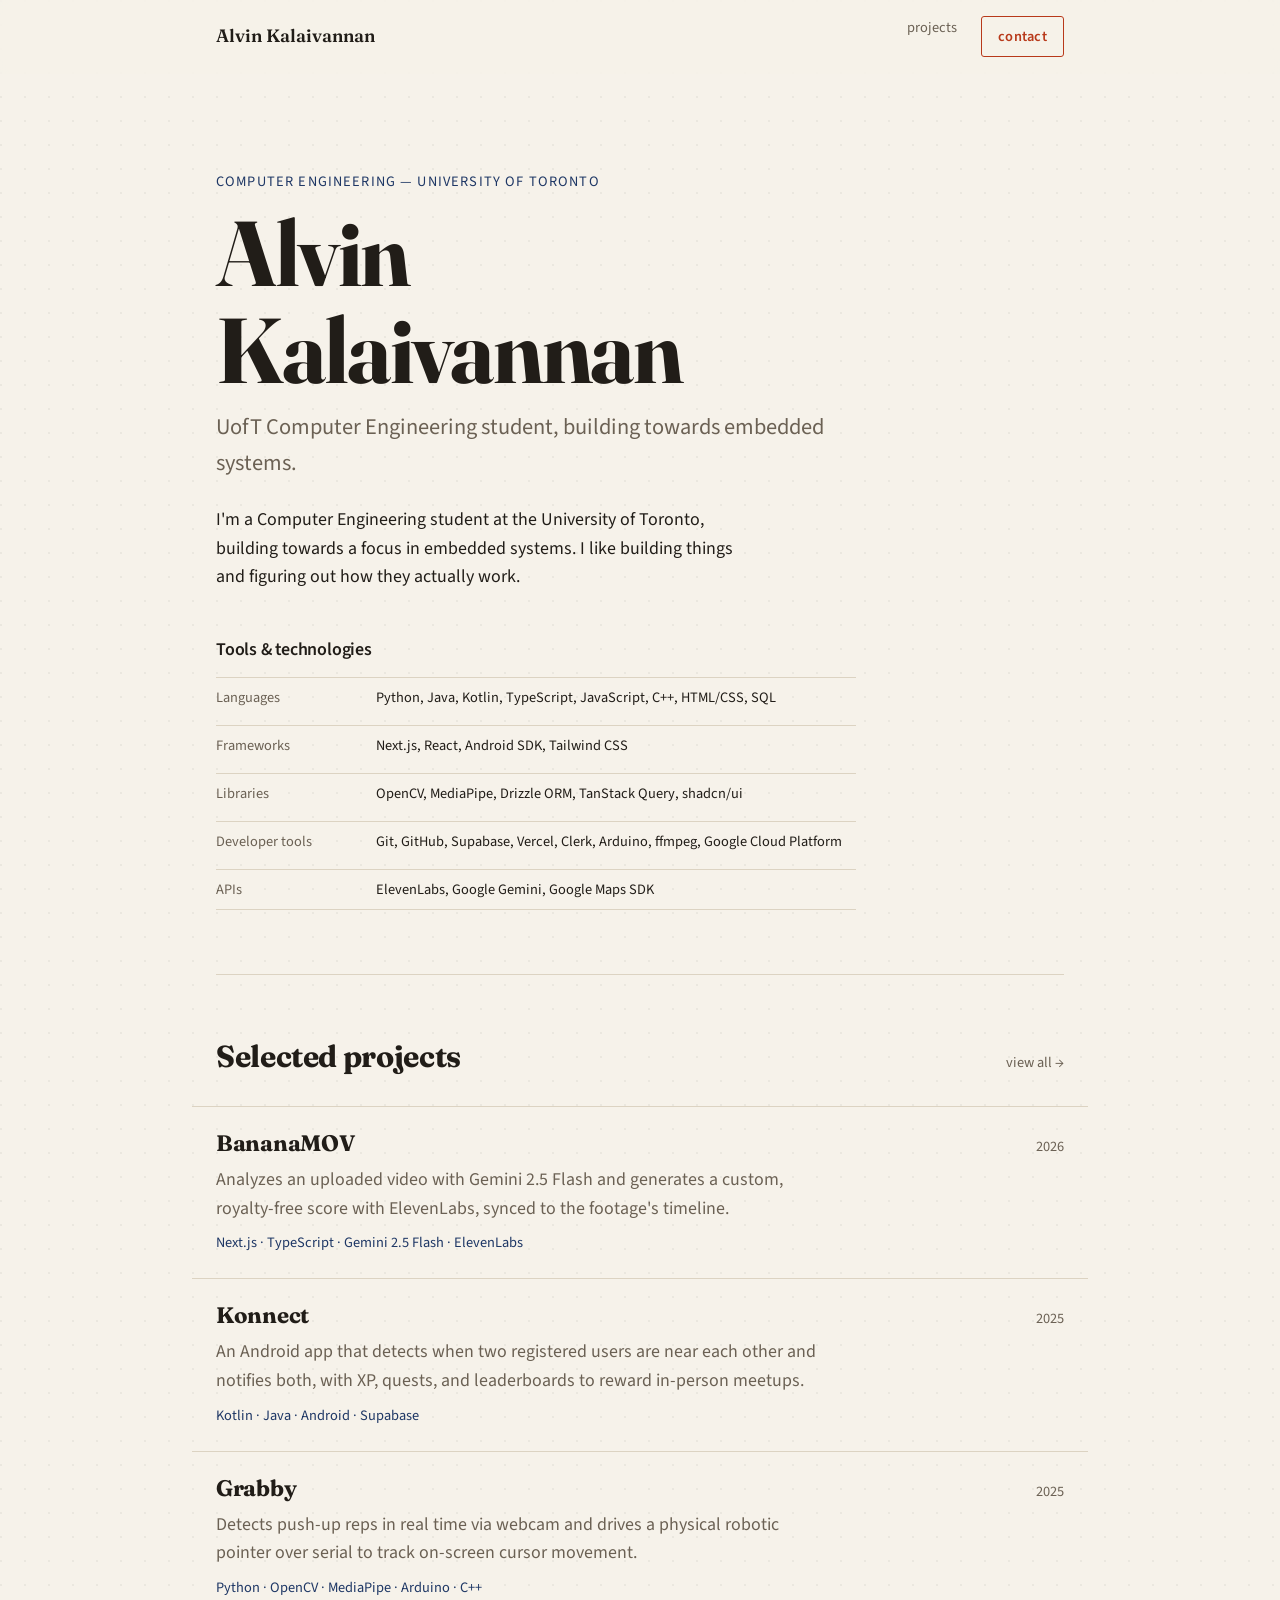
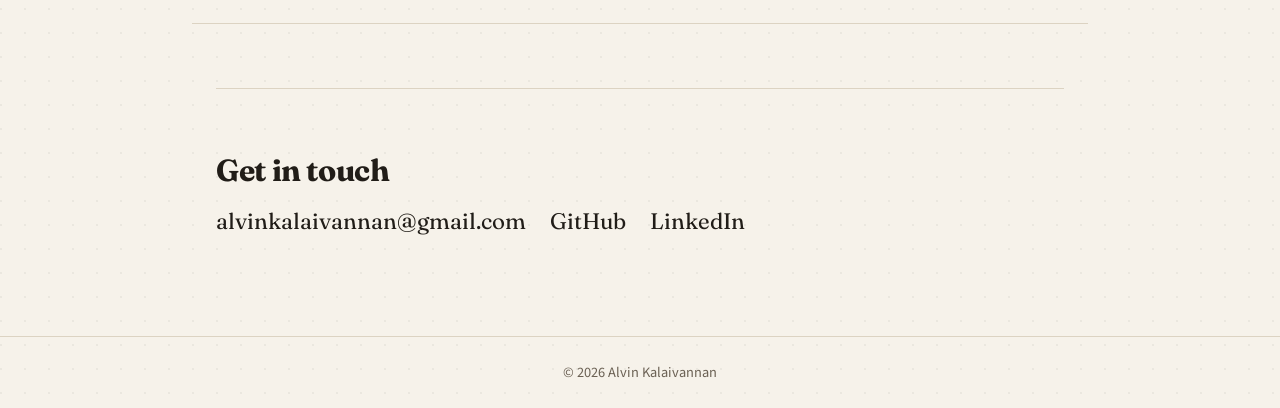
==== commit 554162cd: "Frontend redesign: dot-grid texture, bolder display type, sticky nav with CTA" ====
--- a/index.html
+++ b/index.html
@@ -30,7 +30,7 @@
       </button>
       <div class="nav-links" id="nav-links">
         <a href="/projects.html">projects</a>
-        <a href="#contact">contact</a>
+        <a href="#contact" class="nav-cta">contact</a>
       </div>
     </nav>
   </header>
--- a/assets/css/styles.css
+++ b/assets/css/styles.css
@@ -12,6 +12,7 @@
   --color-accent-ink: #f6f2ea;
   --color-accent-2: #1e3765;
   --color-accent-2-ink: #f6f2ea;
+  --grid-dot: color-mix(in srgb, var(--color-ink) 5%, transparent);
 
   /* type */
   --font-display: 'Fraunces', Georgia, 'Times New Roman', serif;
@@ -22,7 +23,8 @@
   --step-1: clamp(1.2rem, 1.12rem + 0.4vw, 1.4rem);
   --step-2: clamp(1.5rem, 1.35rem + 0.75vw, 1.9rem);
   --step-3: clamp(1.9rem, 1.6rem + 1.4vw, 2.6rem);
-  --step-4: clamp(2.4rem, 1.9rem + 2.4vw, 3.6rem);
+  --step-4: clamp(2.8rem, 2rem + 4.5vw, 5.25rem);
+  --step-5: clamp(3rem, 2.1rem + 5vw, 5.75rem);
 
   /* spacing scale (4px base) */
   --space-1: 0.25rem;
@@ -51,6 +53,7 @@
     --color-accent-ink: #18150f;
     --color-accent-2: #7f9bcc;
     --color-accent-2-ink: #18150f;
+    --grid-dot: color-mix(in srgb, var(--color-ink) 4.5%, transparent);
   }
 }
 
@@ -77,10 +80,13 @@
 --------------------------------------------------------- */
 html {
   scroll-behavior: smooth;
+  scroll-padding-top: var(--space-16);
 }
 
 body {
-  background: var(--color-bg);
+  background-color: var(--color-bg);
+  background-image: radial-gradient(circle at 1px 1px, var(--grid-dot) 1px, transparent 0);
+  background-size: 24px 24px;
   color: var(--color-ink);
   font-family: var(--font-body);
   font-size: var(--step-0);
@@ -90,14 +96,20 @@
 
 h1, h2, h3 {
   font-family: var(--font-display);
-  font-weight: 600;
+  font-weight: 700;
   line-height: 1.15;
-  letter-spacing: -0.01em;
+  letter-spacing: -0.012em;
 }
 
 h1 { font-size: var(--step-4); }
 h2 { font-size: var(--step-2); }
 h3 { font-size: var(--step-1); }
+
+.hero h1 {
+  font-size: var(--step-5);
+  line-height: 1.05;
+  letter-spacing: -0.025em;
+}
 
 a {
   text-decoration: none;
@@ -150,7 +162,22 @@
    Header / nav
 --------------------------------------------------------- */
 .site-header {
-  border-bottom: 1px solid var(--color-border);
+  position: sticky;
+  top: 0;
+  z-index: 50;
+  background: var(--color-bg);
+  border-bottom: 1px solid transparent;
+  transition: background-color 0.2s ease, border-color 0.2s ease;
+}
+@supports (backdrop-filter: blur(1px)) or (-webkit-backdrop-filter: blur(1px)) {
+  .site-header {
+    background: color-mix(in srgb, var(--color-bg) 82%, transparent);
+    backdrop-filter: blur(10px) saturate(140%);
+    -webkit-backdrop-filter: blur(10px) saturate(140%);
+  }
+}
+.site-header.is-scrolled {
+  border-bottom-color: var(--color-border);
 }
 
 .site-nav {
@@ -200,6 +227,24 @@
   transform: scaleX(1);
 }
 
+.nav-links a.nav-cta {
+  border: 1.5px solid var(--color-accent);
+  border-radius: var(--radius);
+  padding: var(--space-2) var(--space-4);
+  color: var(--color-accent);
+  font-weight: 600;
+  letter-spacing: 0.02em;
+  transition: background-color 0.15s ease, color 0.15s ease;
+}
+.nav-links a.nav-cta::after {
+  content: none;
+}
+.nav-links a.nav-cta:hover,
+.nav-links a.nav-cta:focus-visible {
+  background: var(--color-accent);
+  color: var(--color-accent-ink);
+}
+
 .wordmark {
   transition: color 0.15s ease;
 }
@@ -541,6 +586,17 @@
     border-top: 1px solid var(--color-border);
   }
 
+  .nav-links a.nav-cta {
+    border: none;
+    border-top: 1px solid var(--color-border);
+    border-radius: 0;
+    text-align: center;
+    min-height: 44px;
+    display: flex;
+    align-items: center;
+    justify-content: center;
+  }
+
   .site-nav {
     position: relative;
   }
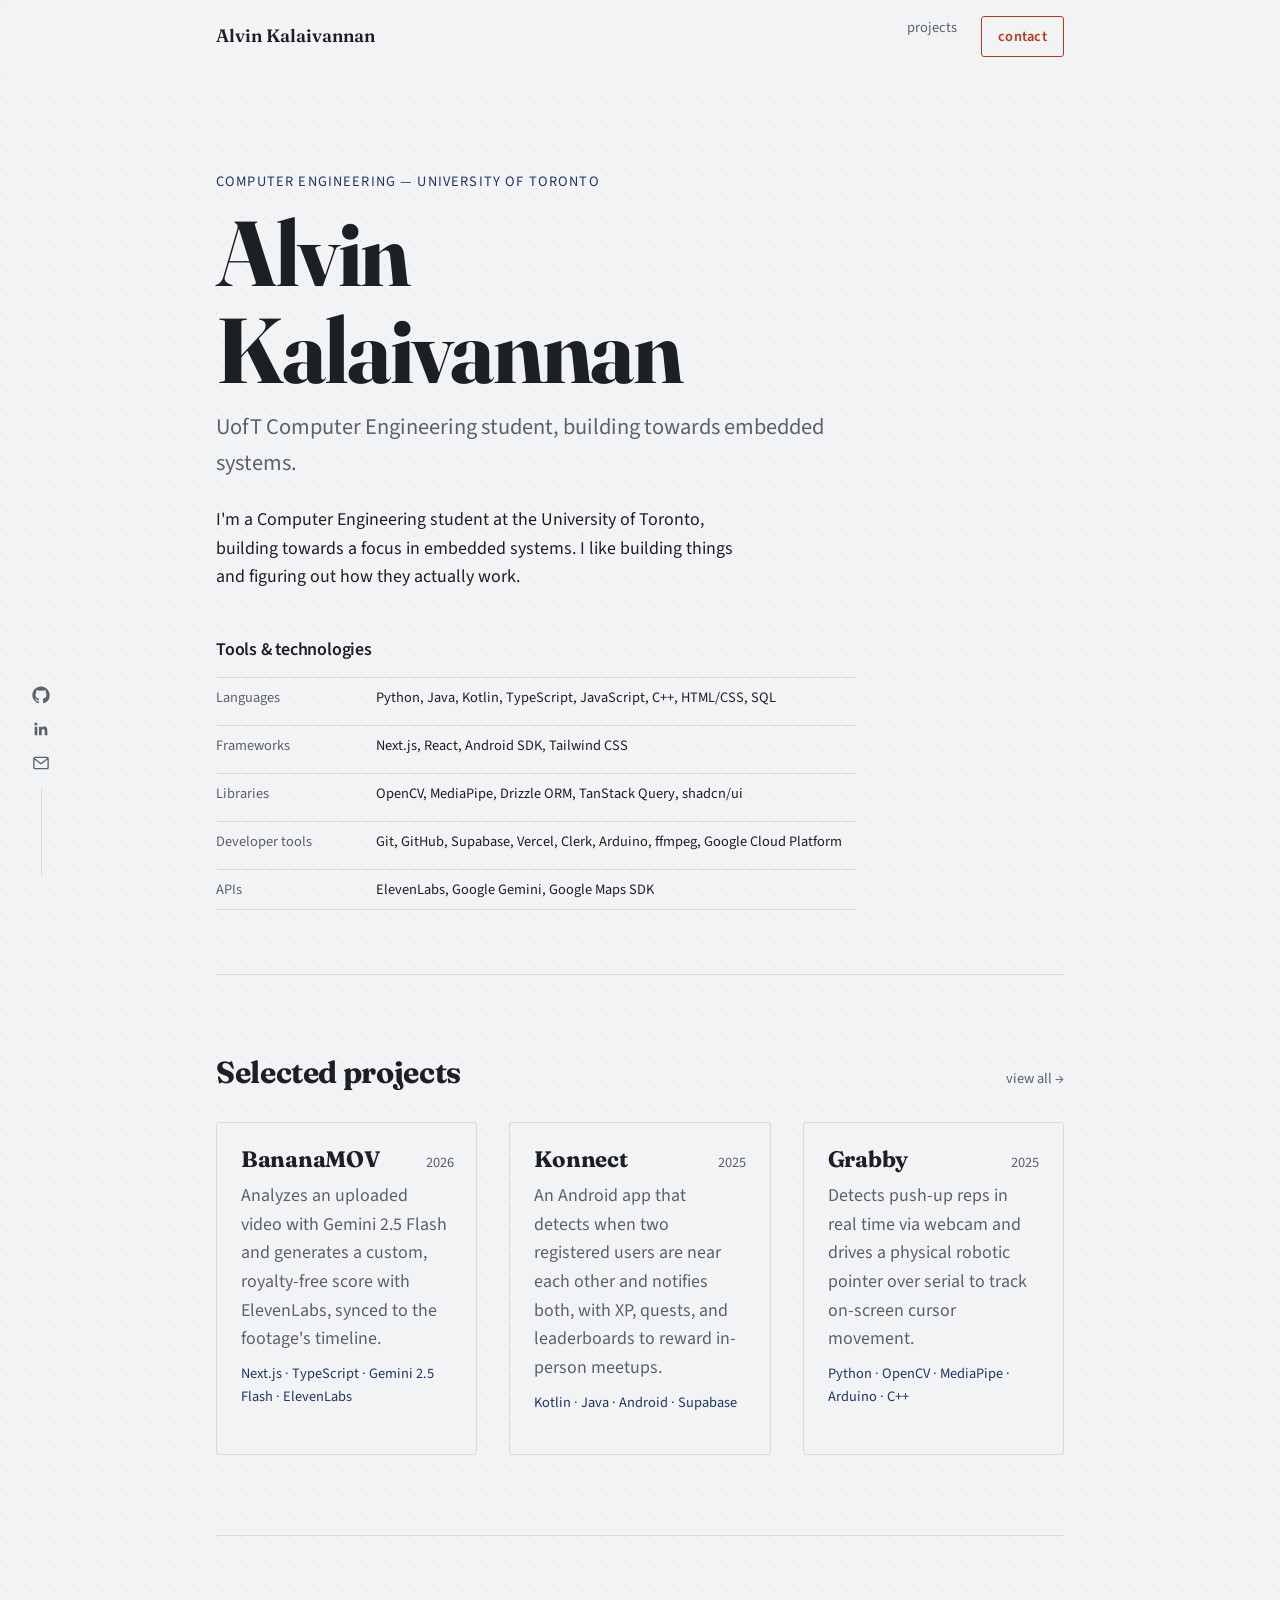
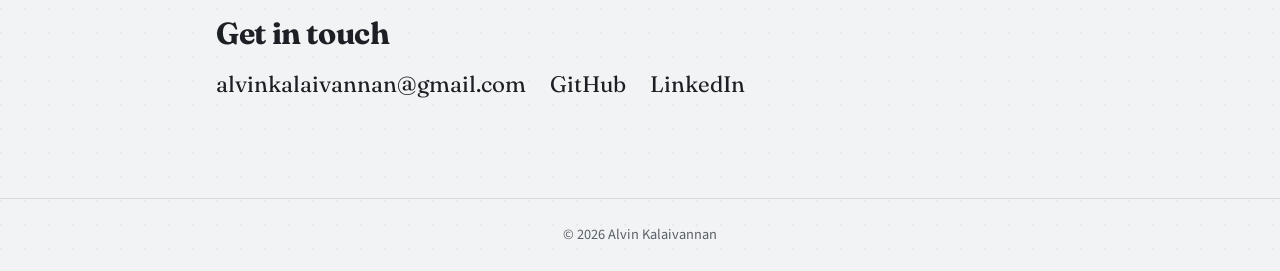
==== commit d11260c7: "Redesign round 3: cooler palette, project card grid, floating social sidebar, smoother motion" ====
--- a/index.html
+++ b/index.html
@@ -21,6 +21,19 @@
 </head>
 <body>
   <a class="skip-link" href="#main">skip to content</a>
+
+  <div class="side-social">
+    <a href="https://github.com/AlvinKalaivannan" target="_blank" rel="noopener" aria-label="GitHub">
+      <svg viewBox="0 0 24 24" fill="currentColor" width="18" height="18" aria-hidden="true"><path d="M12 .5C5.73.5.5 5.73.5 12c0 5.08 3.29 9.39 7.86 10.91.57.1.78-.25.78-.55 0-.27-.01-1.16-.02-2.11-3.2.7-3.88-1.36-3.88-1.36-.52-1.33-1.28-1.68-1.28-1.68-1.04-.71.08-.7.08-.7 1.16.08 1.77 1.19 1.77 1.19 1.03 1.76 2.7 1.25 3.36.96.1-.75.4-1.25.73-1.54-2.55-.29-5.23-1.28-5.23-5.68 0-1.25.45-2.28 1.18-3.08-.12-.29-.51-1.46.11-3.04 0 0 .96-.31 3.15 1.18a10.9 10.9 0 0 1 5.74 0c2.19-1.49 3.15-1.18 3.15-1.18.62 1.58.23 2.75.11 3.04.74.8 1.18 1.83 1.18 3.08 0 4.41-2.69 5.38-5.25 5.67.41.36.78 1.07.78 2.15 0 1.55-.01 2.8-.01 3.18 0 .3.2.66.79.55A10.96 10.96 0 0 0 23.5 12C23.5 5.73 18.27.5 12 .5z"/></svg>
+    </a>
+    <a href="https://www.linkedin.com/in/alvinkalaivannan/" target="_blank" rel="noopener" aria-label="LinkedIn">
+      <svg viewBox="0 0 24 24" fill="currentColor" width="18" height="18" aria-hidden="true"><path d="M20.45 20.45h-3.56v-5.57c0-1.33-.02-3.04-1.85-3.04-1.85 0-2.14 1.45-2.14 2.94v5.67H9.34V9h3.42v1.56h.05c.48-.9 1.64-1.85 3.38-1.85 3.6 0 4.27 2.37 4.27 5.46v6.28zM5.34 7.43a2.07 2.07 0 1 1 0-4.13 2.07 2.07 0 0 1 0 4.13zM7.12 20.45H3.56V9h3.56v11.45z"/></svg>
+    </a>
+    <a href="mailto:alvinkalaivannan@gmail.com" aria-label="Email">
+      <svg viewBox="0 0 24 24" fill="none" stroke="currentColor" stroke-width="1.8" stroke-linecap="round" stroke-linejoin="round" width="18" height="18" aria-hidden="true"><rect x="2.5" y="4.5" width="19" height="15" rx="2"/><path d="M3 6l9 7 9-7"/></svg>
+    </a>
+    <span class="side-social-line" aria-hidden="true"></span>
+  </div>
 
   <header class="site-header">
     <nav class="site-nav">
@@ -78,25 +91,25 @@
         <a href="/projects.html" class="view-all">view all &rarr;</a>
       </div>
 
-      <ul class="project-teaser-list">
-        <li class="project-teaser">
-          <div class="project-teaser-head">
+      <ul class="project-grid">
+        <li class="project-card">
+          <div class="project-card-head">
             <h3><a href="/projects.html#bananamov">BananaMOV</a></h3>
             <span class="project-year">2026</span>
           </div>
           <p>Analyzes an uploaded video with Gemini 2.5 Flash and generates a custom, royalty-free score with ElevenLabs, synced to the footage's timeline.</p>
           <p class="project-tags">Next.js &middot; TypeScript &middot; Gemini 2.5 Flash &middot; ElevenLabs</p>
         </li>
-        <li class="project-teaser">
-          <div class="project-teaser-head">
+        <li class="project-card">
+          <div class="project-card-head">
             <h3><a href="/projects.html#konnect">Konnect</a></h3>
             <span class="project-year">2025</span>
           </div>
           <p>An Android app that detects when two registered users are near each other and notifies both, with XP, quests, and leaderboards to reward in-person meetups.</p>
           <p class="project-tags">Kotlin &middot; Java &middot; Android &middot; Supabase</p>
         </li>
-        <li class="project-teaser">
-          <div class="project-teaser-head">
+        <li class="project-card">
+          <div class="project-card-head">
             <h3><a href="/projects.html#grabby">Grabby</a></h3>
             <span class="project-year">2025</span>
           </div>
--- a/assets/css/styles.css
+++ b/assets/css/styles.css
@@ -2,17 +2,18 @@
    Design tokens
 --------------------------------------------------------- */
 :root {
-  /* color — warm neutral paper palette, rust + UofT-blue accents */
-  --color-bg: #f6f2ea;
-  --color-bg-raised: #efe9dd;
-  --color-ink: #211d18;
-  --color-ink-muted: #6b6154;
-  --color-border: #dcd3c2;
+  /* color — cool neutral palette, rust + UofT-blue accents */
+  --color-bg: #f2f3f4;
+  --color-bg-raised: #e9ebed;
+  --color-ink: #1c1f24;
+  --color-ink-muted: #5b6169;
+  --color-border: #d7dade;
   --color-accent: #b8391a;
-  --color-accent-ink: #f6f2ea;
+  --color-accent-ink: #f2f3f4;
   --color-accent-2: #1e3765;
-  --color-accent-2-ink: #f6f2ea;
+  --color-accent-2-ink: #f2f3f4;
   --grid-dot: color-mix(in srgb, var(--color-ink) 5%, transparent);
+  --ease: cubic-bezier(0.4, 0, 0.2, 1);
 
   /* type */
   --font-display: 'Fraunces', Georgia, 'Times New Roman', serif;
@@ -35,6 +36,7 @@
   --space-8: 2rem;
   --space-12: 3rem;
   --space-16: 4rem;
+  --space-20: 5rem;
   --space-24: 6rem;
 
   --radius: 3px;
@@ -44,15 +46,15 @@
 
 @media (prefers-color-scheme: dark) {
   :root {
-    --color-bg: #18150f;
-    --color-bg-raised: #201b14;
-    --color-ink: #ece5d6;
-    --color-ink-muted: #a89d8a;
-    --color-border: #3a3226;
+    --color-bg: #15171a;
+    --color-bg-raised: #1d2024;
+    --color-ink: #e7e9ec;
+    --color-ink-muted: #9aa0a8;
+    --color-border: #2e3238;
     --color-accent: #e8794a;
-    --color-accent-ink: #18150f;
+    --color-accent-ink: #15171a;
     --color-accent-2: #7f9bcc;
-    --color-accent-2-ink: #18150f;
+    --color-accent-2-ink: #15171a;
     --grid-dot: color-mix(in srgb, var(--color-ink) 4.5%, transparent);
   }
 }
@@ -141,12 +143,48 @@
   background-position: 0 100%;
   background-repeat: no-repeat;
   background-size: 0% 1px;
-  transition: background-size 0.2s ease;
+  transition: background-size 0.2s var(--ease);
   padding-bottom: 2px;
 }
 .text-link:hover,
 .text-link:focus-visible {
   background-size: 100% 1px;
+}
+
+/* ---------------------------------------------------------
+   Floating social sidebar
+--------------------------------------------------------- */
+.side-social {
+  position: fixed;
+  left: var(--space-8);
+  bottom: 0;
+  z-index: 10;
+  display: flex;
+  flex-direction: column;
+  align-items: center;
+  gap: var(--space-4);
+  padding-bottom: var(--space-6);
+}
+.side-social a {
+  display: flex;
+  color: var(--color-ink-muted);
+  transition: color 0.15s var(--ease), transform 0.15s var(--ease);
+}
+.side-social a:hover,
+.side-social a:focus-visible {
+  color: var(--color-accent);
+  transform: translateY(-2px);
+}
+.side-social-line {
+  width: 1px;
+  height: 5.5rem;
+  background: var(--color-border);
+}
+
+@media (max-width: 1199px) {
+  .side-social {
+    display: none;
+  }
 }
 
 /* ---------------------------------------------------------
@@ -156,6 +194,21 @@
   max-width: var(--page-width);
   margin-inline: auto;
   padding-inline: var(--space-6);
+}
+
+/* ---------------------------------------------------------
+   Scroll reveal (defined early: component hover transforms
+   defined later in the cascade must win ties over this)
+--------------------------------------------------------- */
+.reveal {
+  opacity: 0;
+  transform: translateY(8px);
+  transition: opacity 0.5s ease, transform 0.5s ease;
+  transition-delay: calc(var(--reveal-i, 0) * 70ms);
+}
+.reveal.is-visible {
+  opacity: 1;
+  transform: none;
 }
 
 /* ---------------------------------------------------------
@@ -167,7 +220,7 @@
   z-index: 50;
   background: var(--color-bg);
   border-bottom: 1px solid transparent;
-  transition: background-color 0.2s ease, border-color 0.2s ease;
+  transition: background-color 0.2s var(--ease), border-color 0.2s var(--ease);
 }
 @supports (backdrop-filter: blur(1px)) or (-webkit-backdrop-filter: blur(1px)) {
   .site-header {
@@ -204,7 +257,7 @@
 .nav-links a {
   position: relative;
   color: var(--color-ink-muted);
-  transition: color 0.15s ease;
+  transition: color 0.15s var(--ease);
 }
 .nav-links a::after {
   content: '';
@@ -216,7 +269,7 @@
   background: var(--color-accent);
   transform: scaleX(0);
   transform-origin: left;
-  transition: transform 0.2s ease;
+  transition: transform 0.2s var(--ease);
 }
 .nav-links a:hover,
 .nav-links a[aria-current="page"] {
@@ -234,7 +287,7 @@
   color: var(--color-accent);
   font-weight: 600;
   letter-spacing: 0.02em;
-  transition: background-color 0.15s ease, color 0.15s ease;
+  transition: background-color 0.15s var(--ease), color 0.15s var(--ease);
 }
 .nav-links a.nav-cta::after {
   content: none;
@@ -246,7 +299,7 @@
 }
 
 .wordmark {
-  transition: color 0.15s ease;
+  transition: color 0.15s var(--ease);
 }
 .wordmark:hover {
   color: var(--color-accent);
@@ -347,7 +400,7 @@
   font-size: var(--step--1);
   color: var(--color-ink-muted);
   white-space: nowrap;
-  transition: color 0.15s ease, transform 0.15s ease;
+  transition: color 0.15s var(--ease), transform 0.15s var(--ease);
 }
 .view-all:hover {
   color: var(--color-accent);
@@ -355,33 +408,38 @@
 }
 
 /* ---------------------------------------------------------
-   Featured projects teaser (home page)
+   Project cards (shared: home teaser + full list)
 --------------------------------------------------------- */
 .featured-projects {
-  padding-block: var(--space-16);
+  padding-block: var(--space-20);
   border-top: 1px solid var(--color-border);
 }
 
-.project-teaser-list {
-  display: flex;
-  flex-direction: column;
-}
-
-.project-teaser {
-  padding-block: var(--space-6);
-  padding-inline: var(--space-6);
-  margin-inline: calc(var(--space-6) * -1);
-  border-top: 1px solid var(--color-border);
-  transition: background-color 0.2s ease;
-}
-.project-teaser:last-child {
-  border-bottom: 1px solid var(--color-border);
-}
-.project-teaser:hover {
+.project-grid {
+  display: grid;
+  grid-template-columns: repeat(auto-fit, minmax(260px, 1fr));
+  gap: var(--space-8);
+}
+
+.project-card {
+  border: 1px solid var(--color-border);
+  border-radius: var(--radius);
+  padding: var(--space-6);
+  background: var(--color-bg);
+  scroll-margin-top: var(--space-16);
+  transition: background-color 0.2s var(--ease), border-color 0.2s var(--ease), transform 0.2s var(--ease);
+}
+.project-card:hover {
   background-color: var(--color-bg-raised);
-}
-
-.project-teaser-head {
+  border-color: var(--color-accent);
+  transform: translateY(-2px);
+}
+.project-card:target {
+  background-color: var(--color-bg-raised);
+  border-color: var(--color-accent);
+}
+
+.project-card-head {
   display: flex;
   align-items: baseline;
   justify-content: space-between;
@@ -389,25 +447,26 @@
   margin-bottom: var(--space-2);
 }
 
-.project-teaser-head h3 {
+.project-card-head h2,
+.project-card-head h3 {
   display: inline-flex;
   align-items: baseline;
   gap: var(--space-2);
 }
-.project-teaser-head h3 a {
+.project-card-head a {
   color: inherit;
 }
-.project-teaser-head h3 a:hover {
-  color: var(--color-accent);
-}
-.project-teaser-head h3::after {
+.project-card-head a:hover {
+  color: var(--color-accent);
+}
+.project-card-head h3::after {
   content: '→';
   color: var(--color-accent);
   opacity: 0;
   transform: translateX(-4px);
-  transition: opacity 0.2s ease, transform 0.2s ease;
-}
-.project-teaser:hover .project-teaser-head h3::after {
+  transition: opacity 0.2s var(--ease), transform 0.2s var(--ease);
+}
+.project-card:hover .project-card-head h3::after {
   opacity: 1;
   transform: translateX(0);
 }
@@ -417,9 +476,8 @@
   color: var(--color-ink-muted);
 }
 
-.project-teaser p:not(.project-tags) {
-  color: var(--color-ink-muted);
-  max-width: 38rem;
+.project-card > p:not(.project-tags) {
+  color: var(--color-ink-muted);
   margin-bottom: var(--space-2);
 }
 
@@ -432,7 +490,7 @@
    Full project list (projects.html)
 --------------------------------------------------------- */
 .page-intro {
-  padding-block: var(--space-16) var(--space-8);
+  padding-block: var(--space-20) var(--space-12);
 }
 
 .page-intro h1 {
@@ -443,31 +501,7 @@
   padding-bottom: var(--space-24);
 }
 
-.project-entry {
-  padding-block: var(--space-8);
-  padding-inline: var(--space-6);
-  margin-inline: calc(var(--space-6) * -1);
-  border-top: 1px solid var(--color-border);
-  scroll-margin-top: var(--space-8);
-  transition: background-color 0.2s ease;
-}
-.project-entry:hover,
-.project-entry:target {
-  background-color: var(--color-bg-raised);
-}
-.project-entry:last-child {
-  border-bottom: 1px solid var(--color-border);
-}
-
-.project-entry-head {
-  display: flex;
-  align-items: baseline;
-  justify-content: space-between;
-  gap: var(--space-4);
-  margin-bottom: var(--space-2);
-}
-
-.project-entry .project-tags {
+.project-card .project-tags {
   margin-bottom: var(--space-4);
 }
 
@@ -475,13 +509,13 @@
   display: flex;
   flex-direction: column;
   gap: var(--space-2);
-  max-width: 38rem;
   margin-bottom: var(--space-4);
 }
 .project-bullets li {
   position: relative;
   padding-left: var(--space-4);
   color: var(--color-ink-muted);
+  font-size: var(--step--1);
 }
 .project-bullets li::before {
   content: '—';
@@ -500,7 +534,7 @@
 }
 .project-link span {
   display: inline-block;
-  transition: transform 0.15s ease;
+  transition: transform 0.15s var(--ease);
 }
 .project-link:hover {
   text-decoration: underline;
@@ -514,7 +548,7 @@
    Contact
 --------------------------------------------------------- */
 .contact {
-  padding-block: var(--space-16) var(--space-24);
+  padding-block: var(--space-20) var(--space-24);
   border-top: 1px solid var(--color-border);
 }
 
@@ -528,7 +562,7 @@
 }
 
 .contact-list a {
-  transition: color 0.15s ease;
+  transition: color 0.15s var(--ease);
 }
 .contact-list a:hover {
   color: var(--color-accent);
@@ -543,20 +577,6 @@
   text-align: center;
   font-size: var(--step--1);
   color: var(--color-ink-muted);
-}
-
-/* ---------------------------------------------------------
-   Scroll reveal
---------------------------------------------------------- */
-.reveal {
-  opacity: 0;
-  transform: translateY(8px);
-  transition: opacity 0.5s ease, transform 0.5s ease;
-  transition-delay: calc(var(--reveal-i, 0) * 70ms);
-}
-.reveal.is-visible {
-  opacity: 1;
-  transform: none;
 }
 
 /* ---------------------------------------------------------
@@ -610,10 +630,13 @@
     gap: var(--space-1);
   }
 
-  .project-teaser-head,
-  .project-entry-head {
+  .project-card-head {
     flex-direction: column;
     gap: var(--space-1);
+  }
+
+  .project-grid {
+    grid-template-columns: 1fr;
   }
 
   .contact-list {
